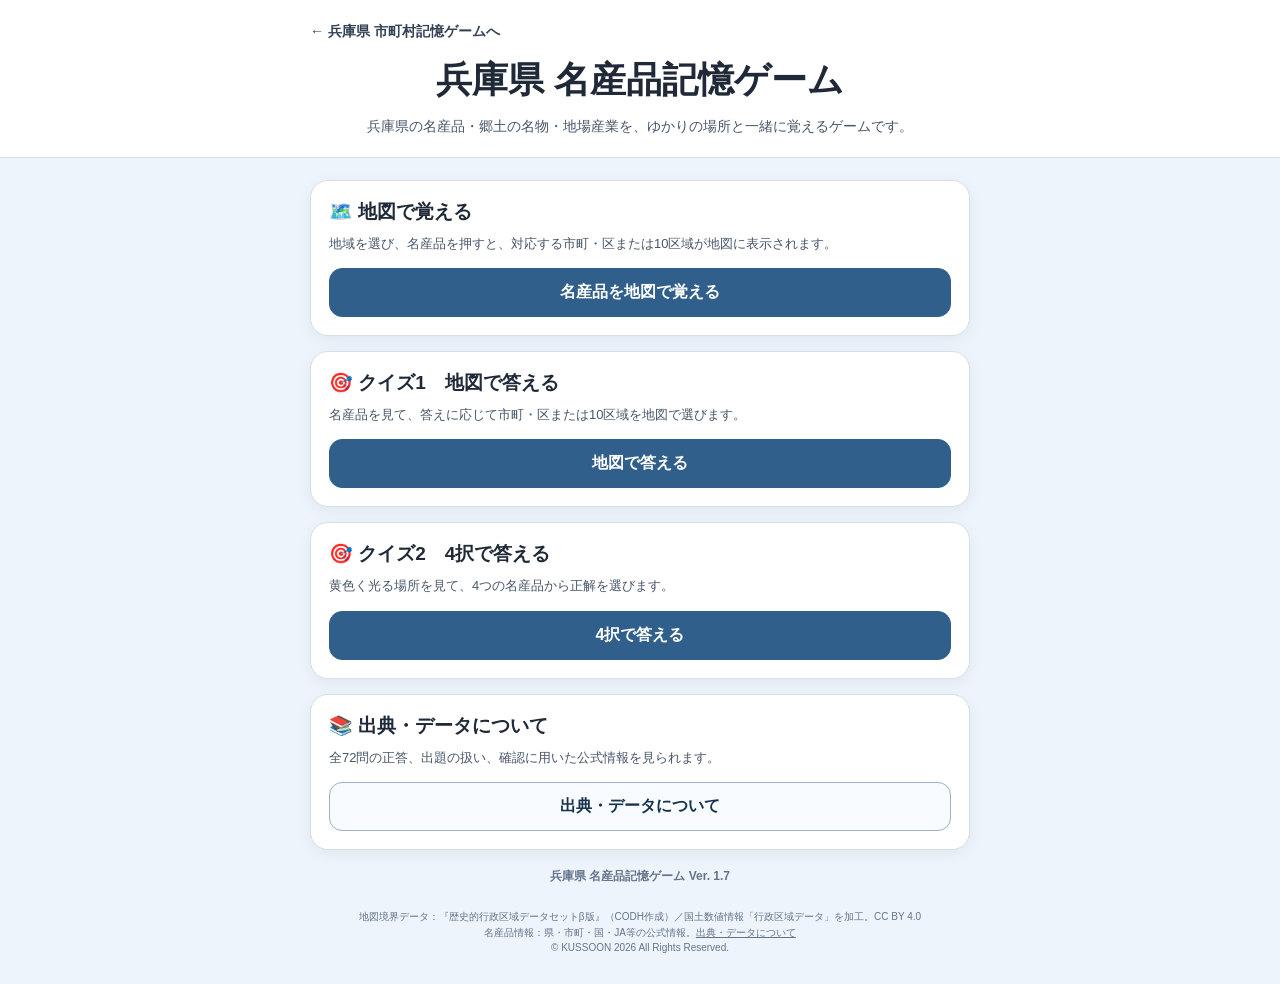
==== meisan/index.html @ 44846fdc "Add files via upload" ====
<!doctype html>
<html lang="ja">
<head>
<meta charset="utf-8">
<meta name="viewport" content="width=device-width,initial-scale=1,viewport-fit=cover">
<title>兵庫県 名産品記憶ゲーム</title>
<style>
:root{
  --bg:#eef4fb;
  --panel:#ffffff;
  --ink:#1f2937;
  --sub:#64748b;
  --border:#d7e0ea;
  --accent:#315f8c;
  --soft:#f8fbff;
}
*{box-sizing:border-box}
html,body{margin:0;min-height:100%;font-family:-apple-system,BlinkMacSystemFont,"Hiragino Sans","Yu Gothic",Meiryo,sans-serif;color:var(--ink);background:var(--bg)}
body{padding-bottom:28px}
header{background:var(--panel);text-align:center;padding:22px 16px 18px;border-bottom:1px solid var(--border)}
.topnav{width:min(92vw,660px);margin:0 auto 16px;text-align:left}
.topnav a{color:#334155;text-decoration:none;font-size:14px;font-weight:700}
h1{margin:0;font-size:clamp(25px,7vw,36px);line-height:1.25}
.lead{max-width:650px;margin:12px auto 0;font-size:14px;line-height:1.75;color:#475569}
main{width:min(92vw,660px);margin:22px auto 0}
.card{background:var(--panel);border:1px solid var(--border);border-radius:18px;padding:18px;margin-bottom:15px;box-shadow:0 4px 16px rgba(15,23,42,.06)}
.card h2{font-size:19px;margin:0 0 8px}
.card p{margin:0 0 14px;color:#475569;font-size:13px;line-height:1.65}
.btn{display:block;width:100%;text-decoration:none;text-align:center;border-radius:13px;padding:13px 14px;font-size:16px;font-weight:800;border:1px solid #9fb1c4;color:#17324d;background:#f8fbff}
.btn.primary{background:#315f8c;color:#fff;border-color:#315f8c}
.version{text-align:center;margin:18px auto 6px;font-size:12px;font-weight:700;color:#64748b}
footer{margin:24px auto 0;width:min(92vw,660px);text-align:center;font-size:10px;line-height:1.55;color:#64748b}
</style>
</head>
<body>
<header>
  <div class="topnav"><a href="../index.html">← 兵庫県 市町村記憶ゲームへ</a></div>
  <h1>兵庫県 名産品記憶ゲーム</h1>
  <div class="lead">兵庫県の名産品・郷土の名物・地場産業を、ゆかりの場所と一緒に覚えるゲームです。</div>
</header>

<main>
  <section class="card">
    <h2>🗺️ 地図で覚える</h2>
    <p>地域を選び、名産品を押すと、対応する市町・区または10区域が地図に表示されます。</p>
    <a class="btn primary" href="study.html">名産品を地図で覚える</a>
  </section>

  <section class="card">
    <h2>🎯 クイズ1　地図で答える</h2>
    <p>名産品を見て、答えに応じて市町・区または10区域を地図で選びます。</p>
    <a class="btn primary" href="quiz1.html">地図で答える</a>
  </section>

  <section class="card">
    <h2>🎯 クイズ2　4択で答える</h2>
    <p>黄色く光る場所を見て、4つの名産品から正解を選びます。</p>
    <a class="btn primary" href="quiz2.html">4択で答える</a>
  </section>

  <section class="card">
    <h2>📚 出典・データについて</h2>
    <p>全72問の正答、出題の扱い、確認に用いた公式情報を見られます。</p>
    <a class="btn" href="sources.html">出典・データについて</a>
  </section>
</main>

<div class="version">兵庫県 名産品記憶ゲーム Ver. 1.7</div>
<footer>
  地図境界データ：『歴史的行政区域データセットβ版』（CODH作成）／国土数値情報「行政区域データ」を加工。CC BY 4.0<br>
  名産品情報：県・市町・国・JA等の公式情報。<a href="sources.html" style="color:inherit">出典・データについて</a><br>
  © KUSSOON 2026 All Rights Reserved.
</footer>
</body>
</html>
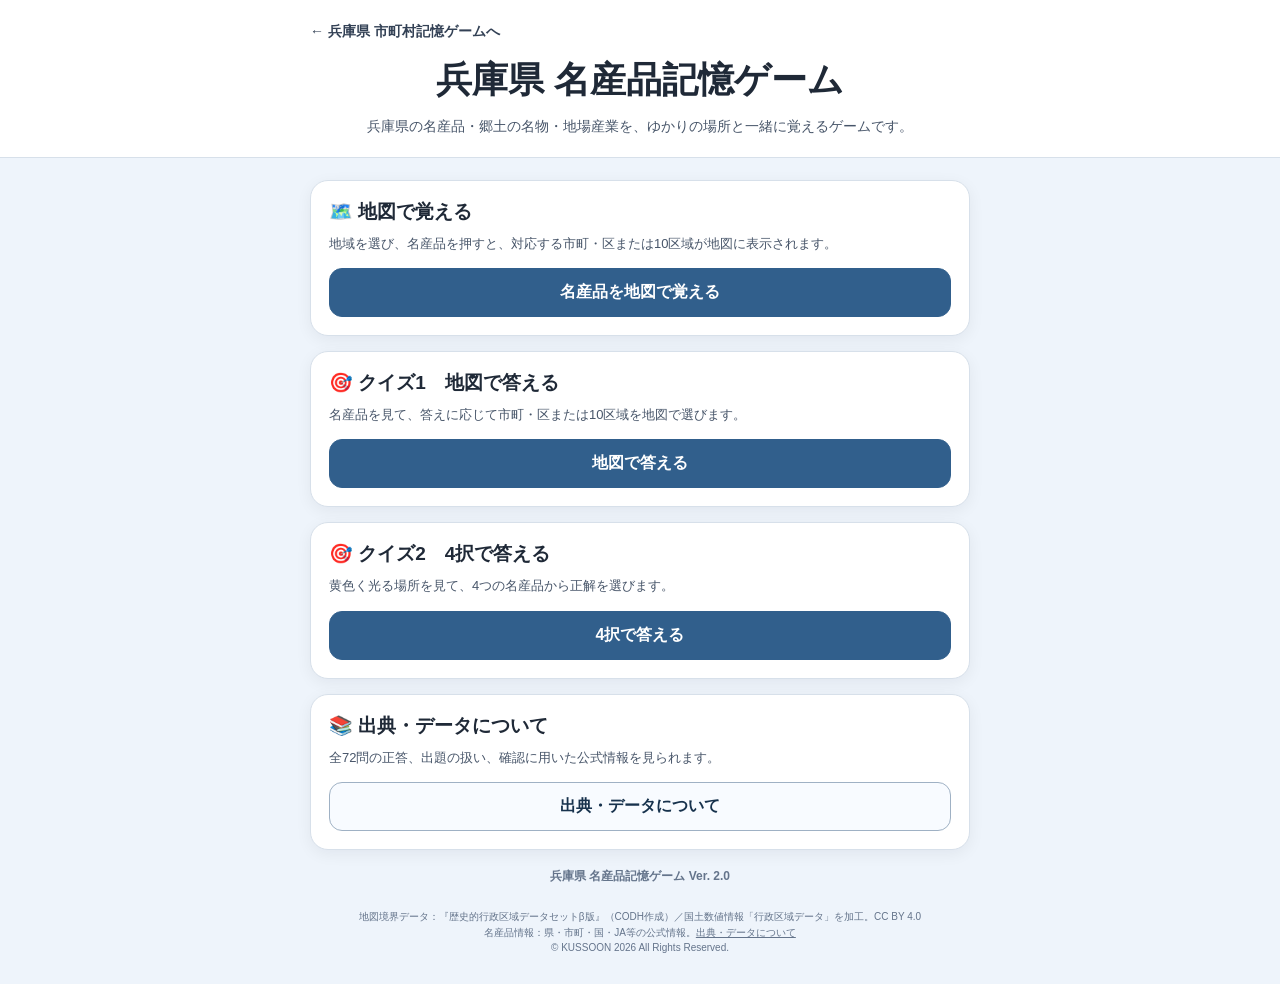
==== commit f34e2525: "Add files via upload" ====
--- a/meisan/index.html
+++ b/meisan/index.html
@@ -65,7 +65,7 @@
   </section>
 </main>
 
-<div class="version">兵庫県 名産品記憶ゲーム Ver. 1.7</div>
+<div class="version">兵庫県 名産品記憶ゲーム Ver. 2.0</div>
 <footer>
   地図境界データ：『歴史的行政区域データセットβ版』（CODH作成）／国土数値情報「行政区域データ」を加工。CC BY 4.0<br>
   名産品情報：県・市町・国・JA等の公式情報。<a href="sources.html" style="color:inherit">出典・データについて</a><br>
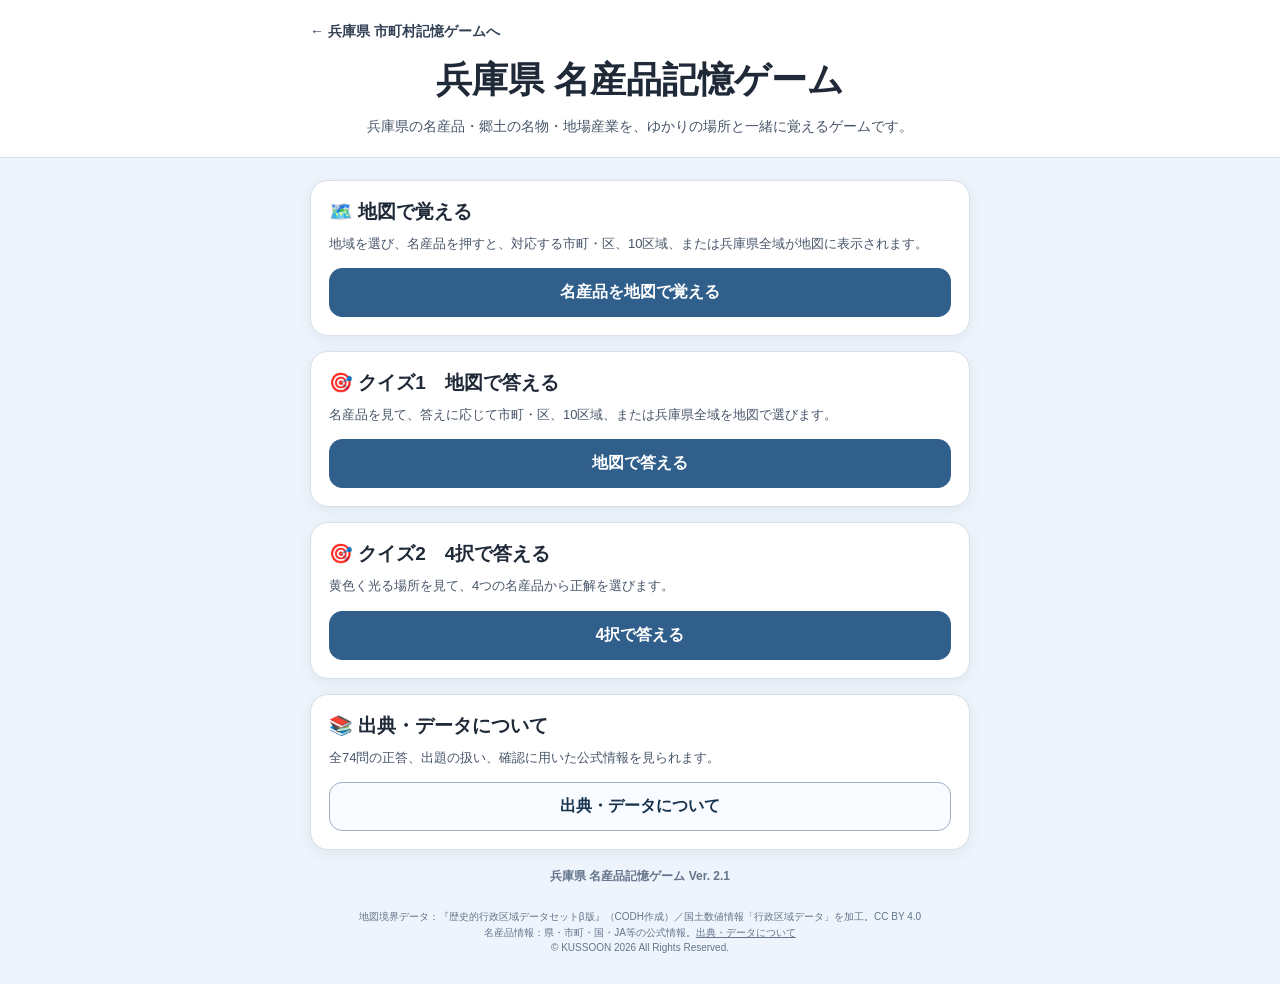
==== commit e02f4030: "Add files via upload" ====
--- a/meisan/index.html
+++ b/meisan/index.html
@@ -42,13 +42,13 @@
 <main>
   <section class="card">
     <h2>🗺️ 地図で覚える</h2>
-    <p>地域を選び、名産品を押すと、対応する市町・区または10区域が地図に表示されます。</p>
+    <p>地域を選び、名産品を押すと、対応する市町・区、10区域、または兵庫県全域が地図に表示されます。</p>
     <a class="btn primary" href="study.html">名産品を地図で覚える</a>
   </section>
 
   <section class="card">
     <h2>🎯 クイズ1　地図で答える</h2>
-    <p>名産品を見て、答えに応じて市町・区または10区域を地図で選びます。</p>
+    <p>名産品を見て、答えに応じて市町・区、10区域、または兵庫県全域を地図で選びます。</p>
     <a class="btn primary" href="quiz1.html">地図で答える</a>
   </section>
 
@@ -60,12 +60,12 @@
 
   <section class="card">
     <h2>📚 出典・データについて</h2>
-    <p>全72問の正答、出題の扱い、確認に用いた公式情報を見られます。</p>
+    <p>全74問の正答、出題の扱い、確認に用いた公式情報を見られます。</p>
     <a class="btn" href="sources.html">出典・データについて</a>
   </section>
 </main>
 
-<div class="version">兵庫県 名産品記憶ゲーム Ver. 2.0</div>
+<div class="version">兵庫県 名産品記憶ゲーム Ver. 2.1</div>
 <footer>
   地図境界データ：『歴史的行政区域データセットβ版』（CODH作成）／国土数値情報「行政区域データ」を加工。CC BY 4.0<br>
   名産品情報：県・市町・国・JA等の公式情報。<a href="sources.html" style="color:inherit">出典・データについて</a><br>
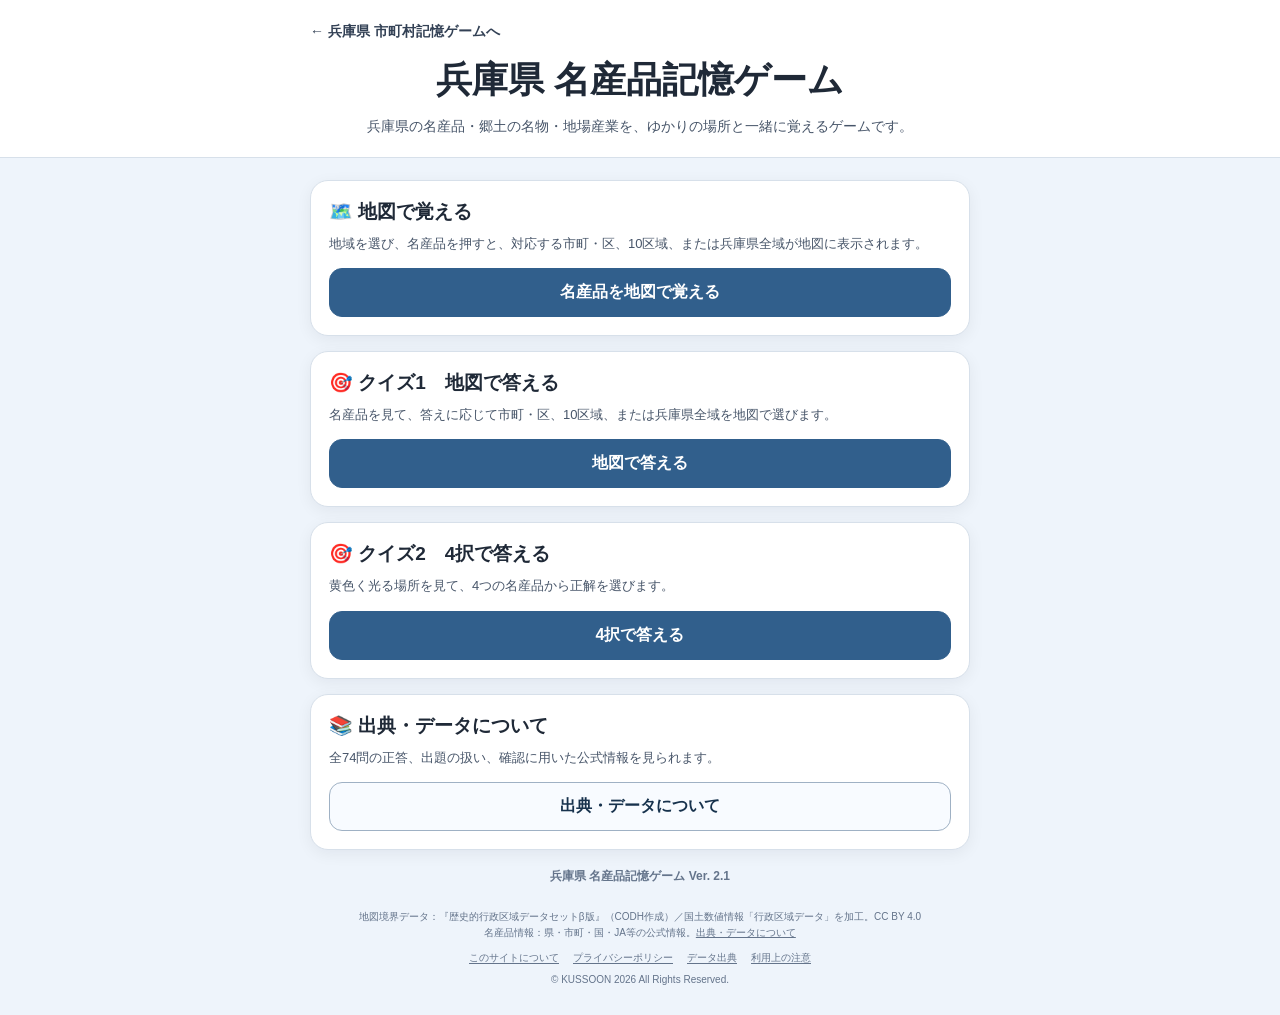
==== commit 1ab4d82e: "Add files via upload" ====
--- a/meisan/index.html
+++ b/meisan/index.html
@@ -3,7 +3,10 @@
 <head>
 <meta charset="utf-8">
 <meta name="viewport" content="width=device-width,initial-scale=1,viewport-fit=cover">
+<meta name="description" content="兵庫県各地の名産品と、その市町・地域を地図とクイズで楽しく学べるゲームです。">
 <title>兵庫県 名産品記憶ゲーム</title>
+<link rel="canonical" href="https://kussoon.com/hyogo/meisan/">
+<link rel="stylesheet" href="../site-info.css">
 <style>
 :root{
   --bg:#eef4fb;
@@ -69,6 +72,7 @@
 <footer>
   地図境界データ：『歴史的行政区域データセットβ版』（CODH作成）／国土数値情報「行政区域データ」を加工。CC BY 4.0<br>
   名産品情報：県・市町・国・JA等の公式情報。<a href="sources.html" style="color:inherit">出典・データについて</a><br>
+  <nav class="kussoon-site-links" aria-label="サイト情報"><a href="/about/">このサイトについて</a><a href="/privacy/">プライバシーポリシー</a><a href="/sources/">データ出典</a><a href="/terms/">利用上の注意</a></nav>
   © KUSSOON 2026 All Rights Reserved.
 </footer>
 </body>
--- a/site-info.css
+++ b/site-info.css
@@ -0,0 +1,13 @@
+.kussoon-site-links {
+  display: flex;
+  flex-wrap: wrap;
+  justify-content: center;
+  gap: 6px 14px;
+  margin: 10px 0 6px;
+}
+
+footer .kussoon-site-links a {
+  color: inherit;
+  text-decoration: underline;
+  text-underline-offset: 2px;
+}
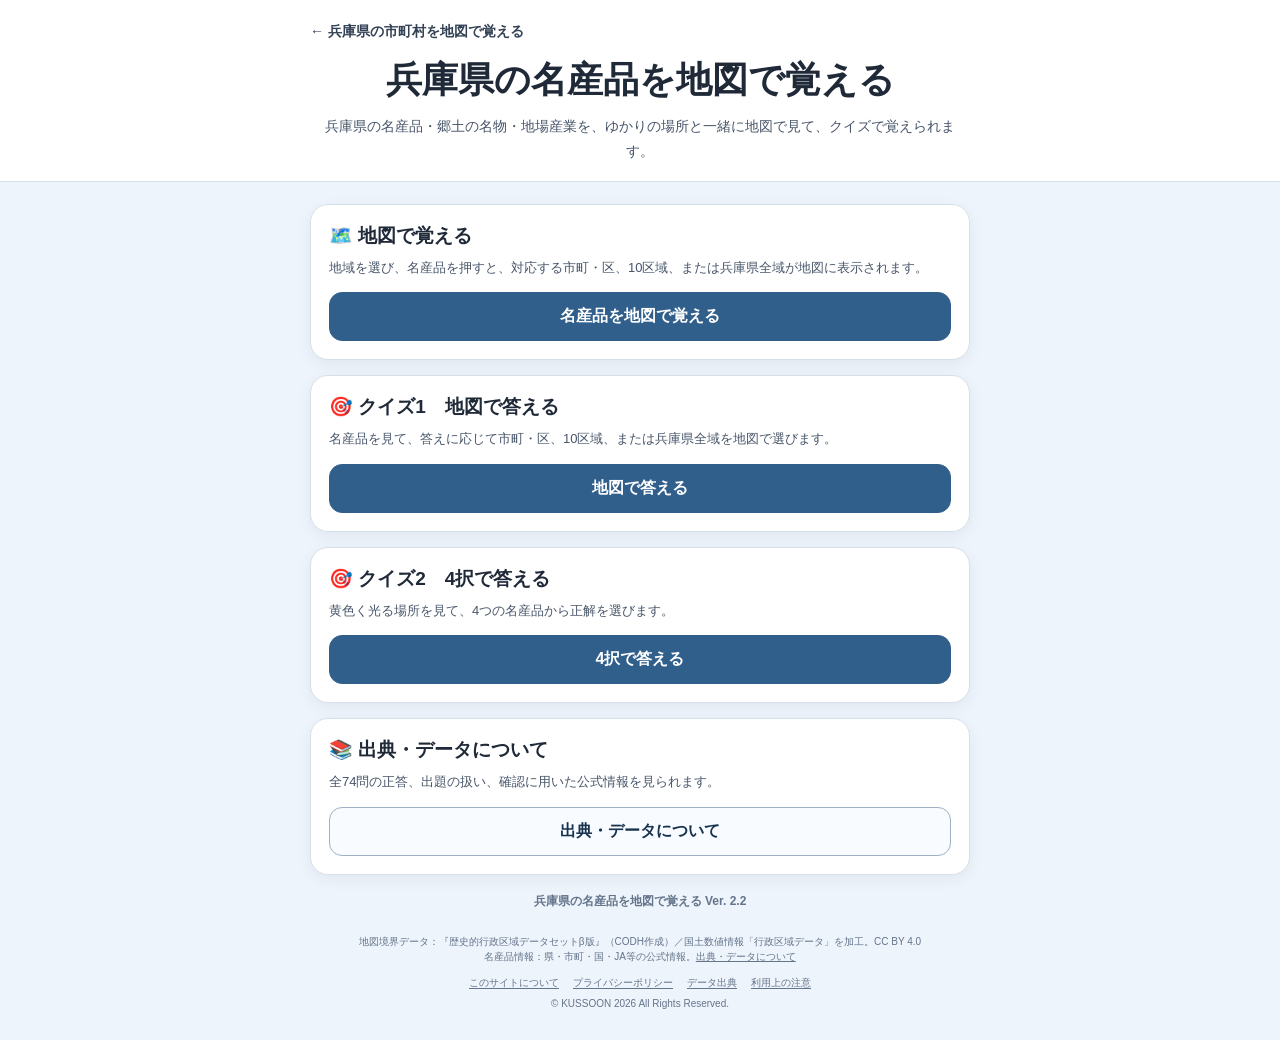
==== commit 8580bdaa: "Add files via upload" ====
--- a/meisan/index.html
+++ b/meisan/index.html
@@ -3,8 +3,8 @@
 <head>
 <meta charset="utf-8">
 <meta name="viewport" content="width=device-width,initial-scale=1,viewport-fit=cover">
-<meta name="description" content="兵庫県各地の名産品と、その市町・地域を地図とクイズで楽しく学べるゲームです。">
-<title>兵庫県 名産品記憶ゲーム</title>
+<meta name="description" content="兵庫県各地の名産品・郷土の名物・地場産業と、その市町・地域を地図で見て、クイズで覚えられる個人制作の学習サイトです。">
+<title>兵庫県の名産品を地図で覚える｜Kussoon</title>
 <link rel="canonical" href="https://kussoon.com/hyogo/meisan/">
 <link rel="stylesheet" href="../site-info.css">
 <style>
@@ -37,9 +37,9 @@
 </head>
 <body>
 <header>
-  <div class="topnav"><a href="../index.html">← 兵庫県 市町村記憶ゲームへ</a></div>
-  <h1>兵庫県 名産品記憶ゲーム</h1>
-  <div class="lead">兵庫県の名産品・郷土の名物・地場産業を、ゆかりの場所と一緒に覚えるゲームです。</div>
+  <div class="topnav"><a href="../index.html">← 兵庫県の市町村を地図で覚える</a></div>
+  <h1>兵庫県の名産品を地図で覚える</h1>
+  <div class="lead">兵庫県の名産品・郷土の名物・地場産業を、ゆかりの場所と一緒に地図で見て、クイズで覚えられます。</div>
 </header>
 
 <main>
@@ -68,7 +68,7 @@
   </section>
 </main>
 
-<div class="version">兵庫県 名産品記憶ゲーム Ver. 2.1</div>
+<div class="version">兵庫県の名産品を地図で覚える Ver. 2.2</div>
 <footer>
   地図境界データ：『歴史的行政区域データセットβ版』（CODH作成）／国土数値情報「行政区域データ」を加工。CC BY 4.0<br>
   名産品情報：県・市町・国・JA等の公式情報。<a href="sources.html" style="color:inherit">出典・データについて</a><br>
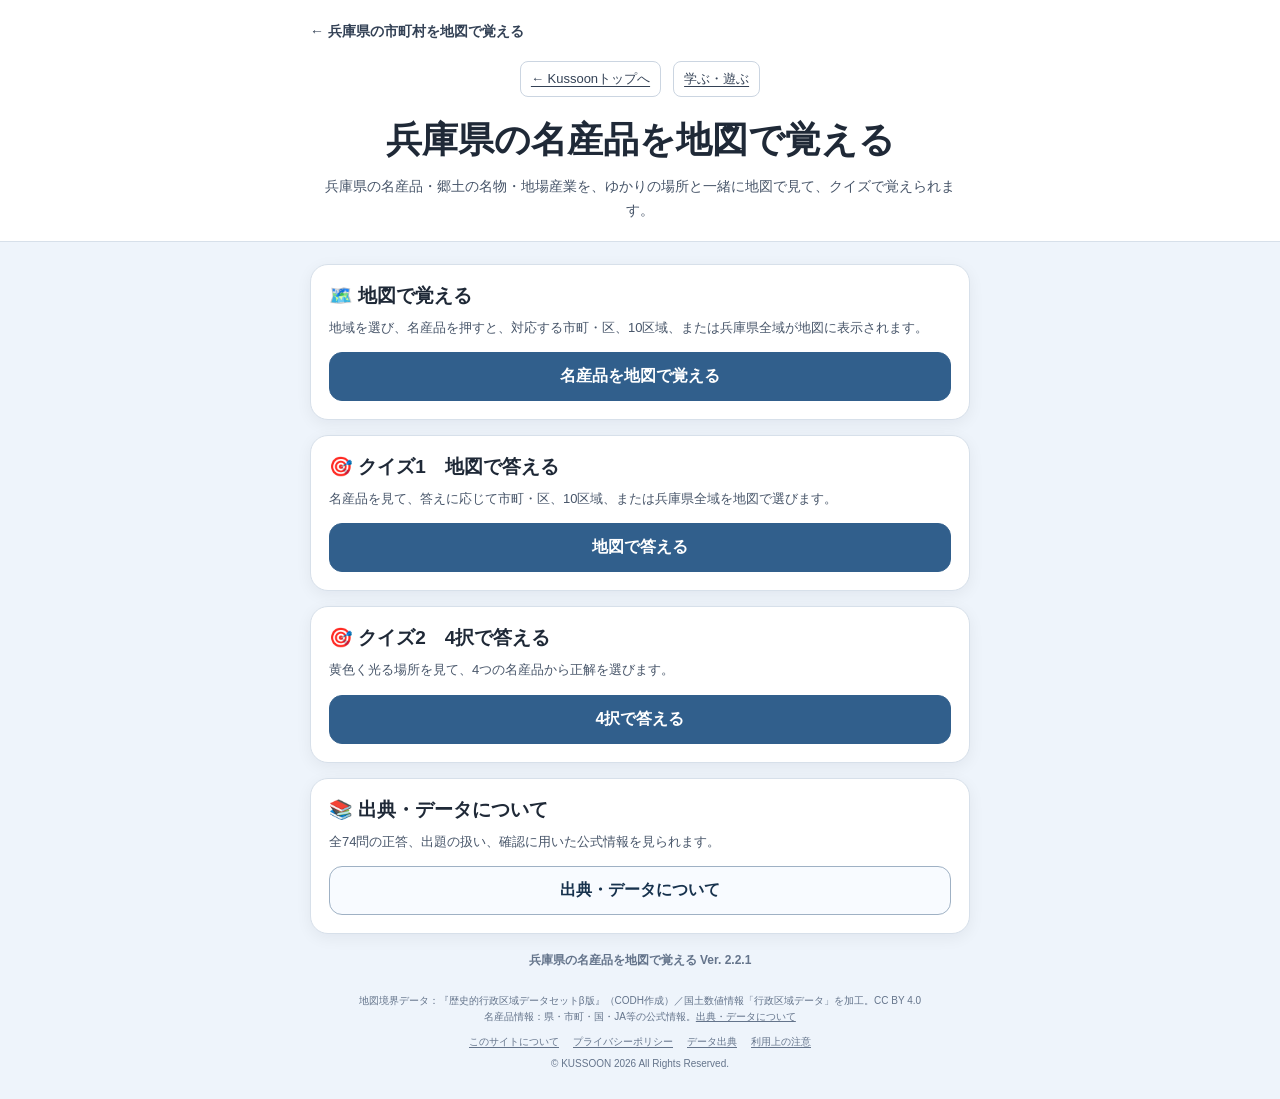
==== commit 5ba3f096: "Add files via upload" ====
--- a/meisan/index.html
+++ b/meisan/index.html
@@ -34,11 +34,17 @@
 .version{text-align:center;margin:18px auto 6px;font-size:12px;font-weight:700;color:#64748b}
 footer{margin:24px auto 0;width:min(92vw,660px);text-align:center;font-size:10px;line-height:1.55;color:#64748b}
 </style>
+<style id="kussoon-category-nav-style">
+.kussoon-category-nav{display:flex;flex-wrap:wrap;justify-content:center;gap:8px 12px;margin:0 0 16px;padding:4px 0;font-size:13px;line-height:1.5}
+.kussoon-category-nav a{display:inline-block;padding:7px 10px;border:1px solid #cbd5e1;border-radius:8px;background:#fff;color:#334155;text-decoration:underline;text-underline-offset:3px;overflow-wrap:anywhere}
+.kussoon-category-nav a:focus-visible{outline:3px solid #2563eb;outline-offset:3px}
+</style>
 </head>
 <body>
 <header>
   <div class="topnav"><a href="../index.html">← 兵庫県の市町村を地図で覚える</a></div>
-  <h1>兵庫県の名産品を地図で覚える</h1>
+  <nav class="kussoon-category-nav" aria-label="Kussoonのカテゴリ案内"><a href="/">← Kussoonトップへ</a><a href="/games/">学ぶ・遊ぶ</a></nav>
+<h1>兵庫県の名産品を地図で覚える</h1>
   <div class="lead">兵庫県の名産品・郷土の名物・地場産業を、ゆかりの場所と一緒に地図で見て、クイズで覚えられます。</div>
 </header>
 
@@ -68,7 +74,7 @@
   </section>
 </main>
 
-<div class="version">兵庫県の名産品を地図で覚える Ver. 2.2</div>
+<div class="version">兵庫県の名産品を地図で覚える Ver. 2.2.1</div>
 <footer>
   地図境界データ：『歴史的行政区域データセットβ版』（CODH作成）／国土数値情報「行政区域データ」を加工。CC BY 4.0<br>
   名産品情報：県・市町・国・JA等の公式情報。<a href="sources.html" style="color:inherit">出典・データについて</a><br>
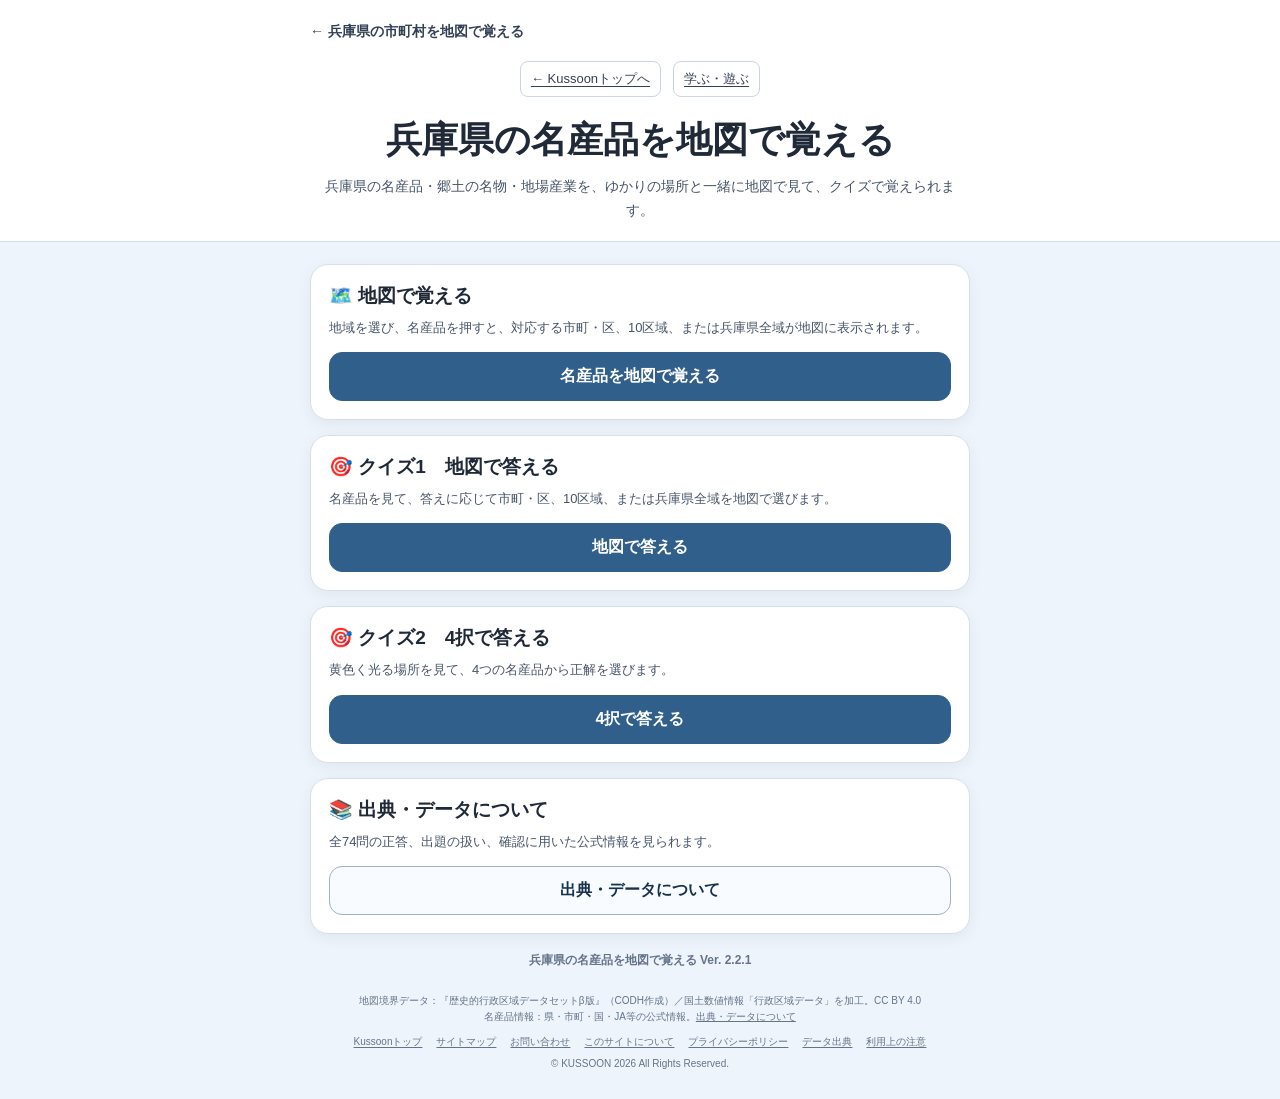
==== commit e704ee48: "Add sitemap and contact links to existing page footer" ====
--- a/meisan/index.html
+++ b/meisan/index.html
@@ -78,7 +78,10 @@
 <footer>
   地図境界データ：『歴史的行政区域データセットβ版』（CODH作成）／国土数値情報「行政区域データ」を加工。CC BY 4.0<br>
   名産品情報：県・市町・国・JA等の公式情報。<a href="sources.html" style="color:inherit">出典・データについて</a><br>
-  <nav class="kussoon-site-links" aria-label="サイト情報"><a href="/about/">このサイトについて</a><a href="/privacy/">プライバシーポリシー</a><a href="/sources/">データ出典</a><a href="/terms/">利用上の注意</a></nav>
+  <nav class="kussoon-site-links" aria-label="サイト情報"><a href="/">Kussoonトップ</a>
+<a href="/sitemap/">サイトマップ</a>
+<a href="/contact/">お問い合わせ</a>
+<a href="/about/">このサイトについて</a><a href="/privacy/">プライバシーポリシー</a><a href="/sources/">データ出典</a><a href="/terms/">利用上の注意</a></nav>
   © KUSSOON 2026 All Rights Reserved.
 </footer>
 </body>
